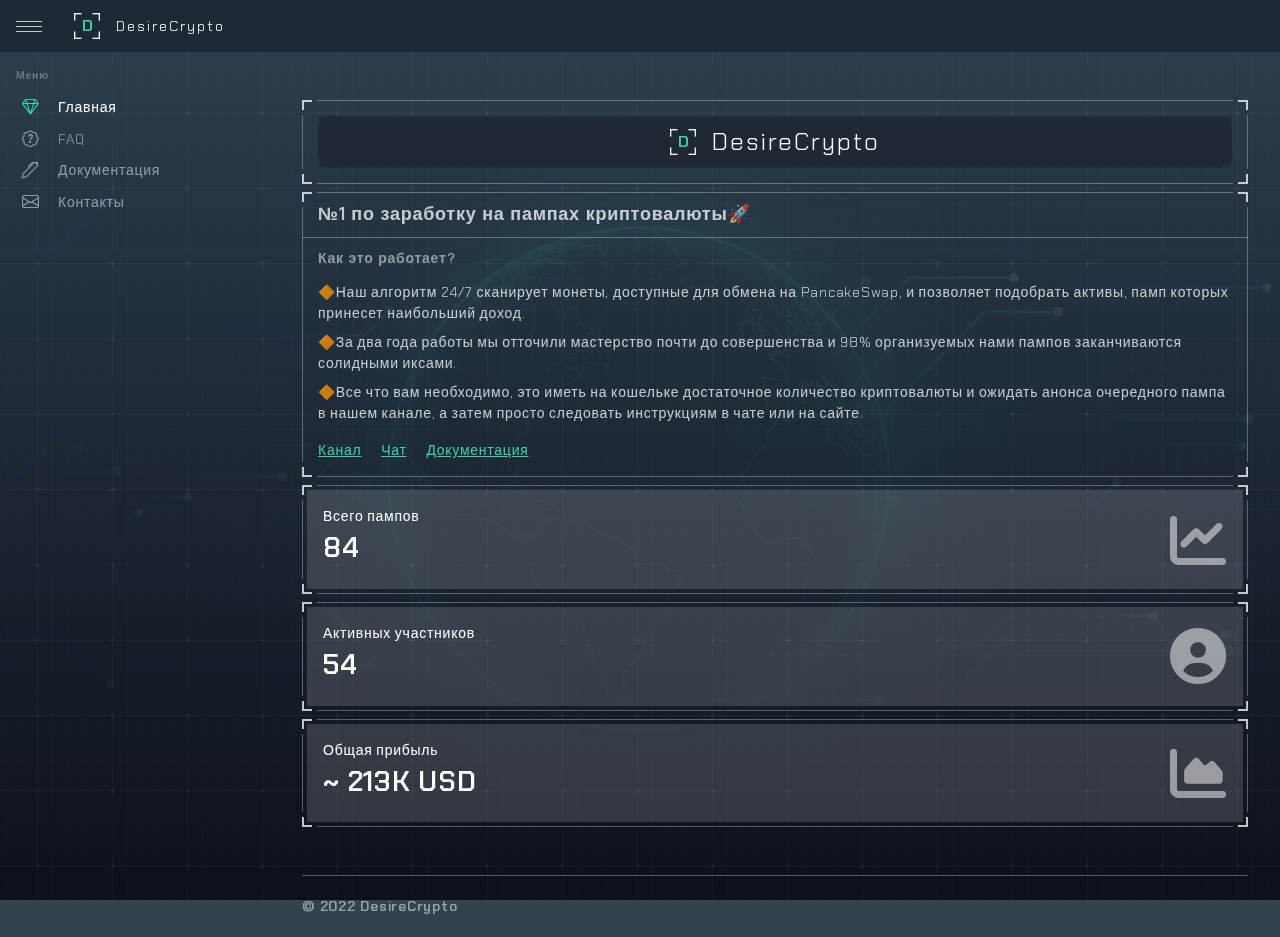
==== index.html @ 8d0ca02b "Add files via upload" ====
<!DOCTYPE html>
<html lang="en">
    <head>
        <meta charset="utf-8" />
        <title>DesireCrypto</title>
        <meta content="width=device-width, initial-scale=1.0, maximum-scale=1.0, user-scalable=no" name="viewport">

        <link href="assets/css/vendor.min.css" rel="stylesheet">
        <link href="assets/css/app.min.css" rel="stylesheet">
        <link href="assets/css/extend.css" rel="stylesheet">
    </head>

    <body>
        <div id="app" class="app app-footer-fixed">
            <div id="header" class="app-header">
                <div class="desktop-toggler">
                    <button type="button" class="menu-toggler" data-toggle-class="app-sidebar-collapsed" data-dismiss-class="app-sidebar-toggled" data-toggle-target=".app">
                        <span class="bar"></span>
                        <span class="bar"></span>
                        <span class="bar"></span>
                    </button>
                </div>

                <div class="mobile-toggler">
                    <button type="button" class="menu-toggler" data-toggle-class="app-sidebar-mobile-toggled" data-toggle-target=".app">
                        <span class="bar"></span>
                        <span class="bar"></span>
                        <span class="bar"></span>
                    </button>
                </div>

                <div class="brand">
                    <a href="index.html" class="brand-logo">
                        <span class="brand-img">
                            <span class="brand-img-text text-theme">D</span>
                        </span>
                        <span class="brand-text">DesireCrypto</span>
                    </a>
                </div>

                <div class="menu">

                </div>
            </div>

            <div id="sidebar" class="app-sidebar">
                <div class="app-sidebar-content" data-scrollbar="true" data-height="100%">
                    <div class="menu">
                        <div class="menu-header">Меню</div>
                        <div class="menu-item active">
                            <a href="index.html" class="menu-link">
                                <span class="menu-icon">
                                    <i class="bi bi-gem"></i>
                                </span>
                                <span class="menu-text">Главная</span>
                            </a>
                        </div>
                        <div class="menu-item">
                            <a href="faq.html" class="menu-link">
                                <span class="menu-icon">
                                    <i class="bi bi-patch-question"></i>
                                </span>
                                <span class="menu-text">FAQ</span>
                            </a>
                        </div>
                        <div class="menu-item">
                            <a href="docs.html" class="menu-link">
                                <span class="menu-icon">
                                    <i class="bi bi-pen"></i>
                                </span>
                                <span class="menu-text">Документация</span>
                            </a>
                        </div>
                        <div class="menu-item">
                            <a href="contacts.html" class="menu-link">
                                <span class="menu-icon">
                                    <i class="bi bi-envelope"></i>
                                </span>
                                <span class="menu-text">Контакты</span>
                            </a>
                        </div>
                    </div>
                </div>
            </div>

            <button class="app-sidebar-mobile-backdrop" data-toggle-target=".app" data-toggle-class="app-sidebar-mobile-toggled"></button>

            <div id="content" class="app-content">
                <p>
                    <div class="card mb-2 mx-auto">
                        <div class="card-body">
                            <div class="card main-page">
                                <div class="app-header">
                                    <div class="brand">
                                        <div class="brand-logo">
                                            <span class="brand-img">
                                                <span class="brand-img-text text-theme">D</span>
                                            </span>
                                            <span class="brand-text">DesireCrypto</span>
                                        </div>
                                    </div>
                                </div>
                                <div class="card-arrow">
                                    <div class="card-arrow-top-left"></div>
                                    <div class="card-arrow-top-right"></div>
                                    <div class="card-arrow-bottom-left"></div>
                                    <div class="card-arrow-bottom-right"></div>
                                </div>
                            </div>
                        </div>
                        <div class="card-arrow">
                            <div class="card-arrow-top-left"></div>
                            <div class="card-arrow-top-right"></div>
                            <div class="card-arrow-bottom-left"></div>
                            <div class="card-arrow-bottom-right"></div>
                        </div>
                    </div>
                    <div class="card mb-2">
                        <div class="card-header fw-bold fs-18">№1 по заработку на пампах криптовалюты🚀</div>
                        <div class="card-body">
                            <h6 class="card-subtitle mb-3 text-white text-opacity-50">Как это работает?</h6>
                            <p class="card-text mb-2">🔶Наш алгоритм 24/7 сканирует монеты, доступные для обмена на PancakeSwap, и позволяет подобрать активы, памп которых принесет наибольший доход.</p>
                            <p class="card-text mb-2">🔶За два года работы мы отточили мастерство почти до совершенства и 98% организуемых нами пампов заканчиваются солидными иксами.</p>
                            <p class="card-text mb-3">🔶Все что вам необходимо, это иметь на кошельке достаточное количество криптовалюты и ожидать анонса очередного пампа в нашем канале, а затем просто следовать инструкциям в чате или на сайте.</p>
                            <div>
                                <a href="#" class="card-link">Канал</a>
                                <a href="#" class="card-link">Чат</a>
                                <a href="#" class="card-link">Документация</a>
                            </div>
                        </div>

                        <div class="card-arrow">
                            <div class="card-arrow-top-left"></div>
                            <div class="card-arrow-top-right"></div>
                            <div class="card-arrow-bottom-left"></div>
                            <div class="card-arrow-bottom-right"></div>
                        </div>
                    </div>
                    <div class="card mb-2 text-decoration-none">
                        <div class="card-body d-flex align-items-center text-white m-5px bg-white bg-opacity-15">
                            <div class="flex-fill">
                                <div class="mb-1">Всего пампов</div>
                                <h2>84</h2>
                            </div>
                            <div class="opacity-5">
                                <i class="fa fa-line-chart fa-4x"></i>
                            </div>
                        </div>
                        <div class="card-arrow">
                            <div class="card-arrow-top-left"></div>
                            <div class="card-arrow-top-right"></div>
                            <div class="card-arrow-bottom-left"></div>
                            <div class="card-arrow-bottom-right"></div>
                        </div>
                    </div>
                    <div class="card mb-2 text-decoration-none">
                        <div class="card-body d-flex align-items-center text-white m-5px bg-white bg-opacity-15">
                            <div class="flex-fill">
                                <div class="mb-1">Активных участников</div>
                                <h2>54</h2>
                            </div>
                            <div class="opacity-5">
                                <i class="fa fa-user-circle fa-4x"></i>
                            </div>
                        </div>
                        <div class="card-arrow">
                            <div class="card-arrow-top-left"></div>
                            <div class="card-arrow-top-right"></div>
                            <div class="card-arrow-bottom-left"></div>
                            <div class="card-arrow-bottom-right"></div>
                        </div>
                    </div>
                    <div class="card mb-2 text-decoration-none">
                        <div class="card-body d-flex align-items-center text-white m-5px bg-white bg-opacity-15">
                            <div class="flex-fill">
                                <div class="mb-1">Общая прибыль</div>
                                <h2>~ 213K USD</h2>
                            </div>
                            <div class="opacity-5">
                                <i class="fa fa-area-chart fa-4x"></i>
                            </div>
                        </div>
                        <div class="card-arrow">
                            <div class="card-arrow-top-left"></div>
                            <div class="card-arrow-top-right"></div>
                            <div class="card-arrow-bottom-left"></div>
                            <div class="card-arrow-bottom-right"></div>
                        </div>
                    </div>
                </p>
            </div>
            <div id="footer" class="app-footer">
                © 2022 DesireCrypto
            </div>
        </div>

        <script src="assets/js/vendor.min.js"></script>
        <script src="assets/js/app.min.js"></script>
    </body>
</html>
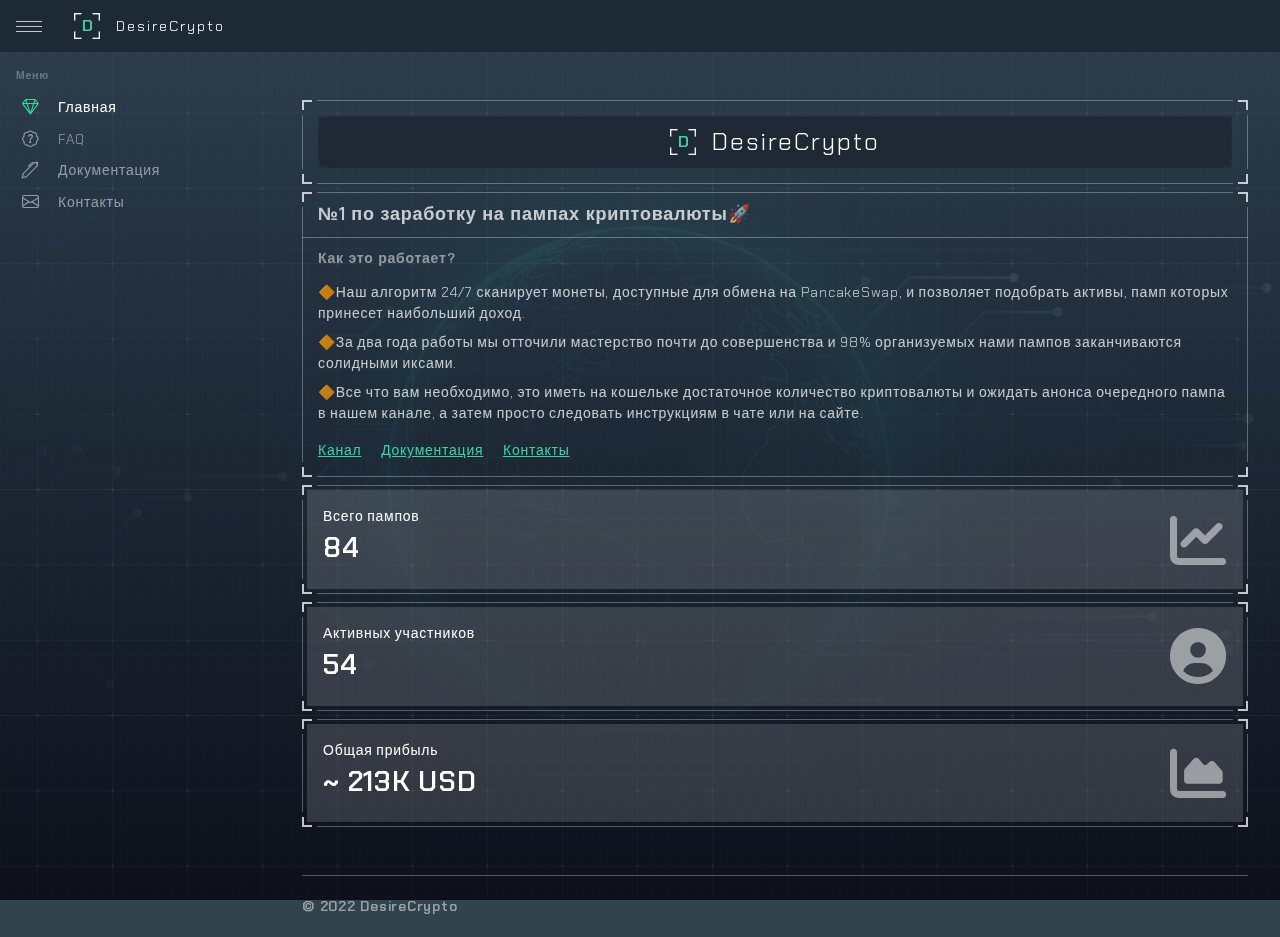
==== commit 7ab942d2: "Add files via upload" ====
--- a/index.html
+++ b/index.html
@@ -2,12 +2,25 @@
 <html lang="en">
     <head>
         <meta charset="utf-8" />
-        <title>DesireCrypto</title>
+        <title>DesireCrypto - №1 в заработке на пампах криптовалюты</title>
         <meta content="width=device-width, initial-scale=1.0, maximum-scale=1.0, user-scalable=no" name="viewport">
 
         <link href="assets/css/vendor.min.css" rel="stylesheet">
         <link href="assets/css/app.min.css" rel="stylesheet">
         <link href="assets/css/extend.css" rel="stylesheet">
+
+        <link rel="apple-touch-icon" sizes="180x180" href="assets/favicon/apple-touch-icon.png">
+        <link rel="icon" type="image/png" sizes="32x32" href="assets/favicon/favicon-32x32.png">
+        <link rel="icon" type="image/png" sizes="16x16" href="assets/favicon/favicon-16x16.png">
+        <link rel="manifest" href="assets/favicon/site.webmanifest">
+        <link rel="mask-icon" href="assets/favicon/safari-pinned-tab.svg" color="#5bbad5">
+        <meta name="msapplication-TileColor" content="#ffffff">
+        <meta name="msapplication-TileImage" content="/mstile-144x144.png">
+        <meta name="theme-color" content="#ffffff">
+
+        <meta property="og:title" content="DesireCrypto - №1 в заработке на пампах криптовалюты">
+        <meta property="og:url" content="https://desirecrypto.com/index.html">
+        <meta property="og:image" content="\assets\css\images\cover.png">
     </head>
 
     <body>
@@ -123,9 +136,9 @@
                             <p class="card-text mb-2">🔶За два года работы мы отточили мастерство почти до совершенства и 98% организуемых нами пампов заканчиваются солидными иксами.</p>
                             <p class="card-text mb-3">🔶Все что вам необходимо, это иметь на кошельке достаточное количество криптовалюты и ожидать анонса очередного пампа в нашем канале, а затем просто следовать инструкциям в чате или на сайте.</p>
                             <div>
-                                <a href="#" class="card-link">Канал</a>
-                                <a href="#" class="card-link">Чат</a>
-                                <a href="#" class="card-link">Документация</a>
+                                <a href="https://t.me/+wn5NeGqkLUliM2M1" target="_blank" class="card-link">Канал</a>
+                                <a href="docs.html" class="card-link">Документация</a>
+                                <a href="contacts.html" class="card-link">Контакты</a>
                             </div>
                         </div>
 
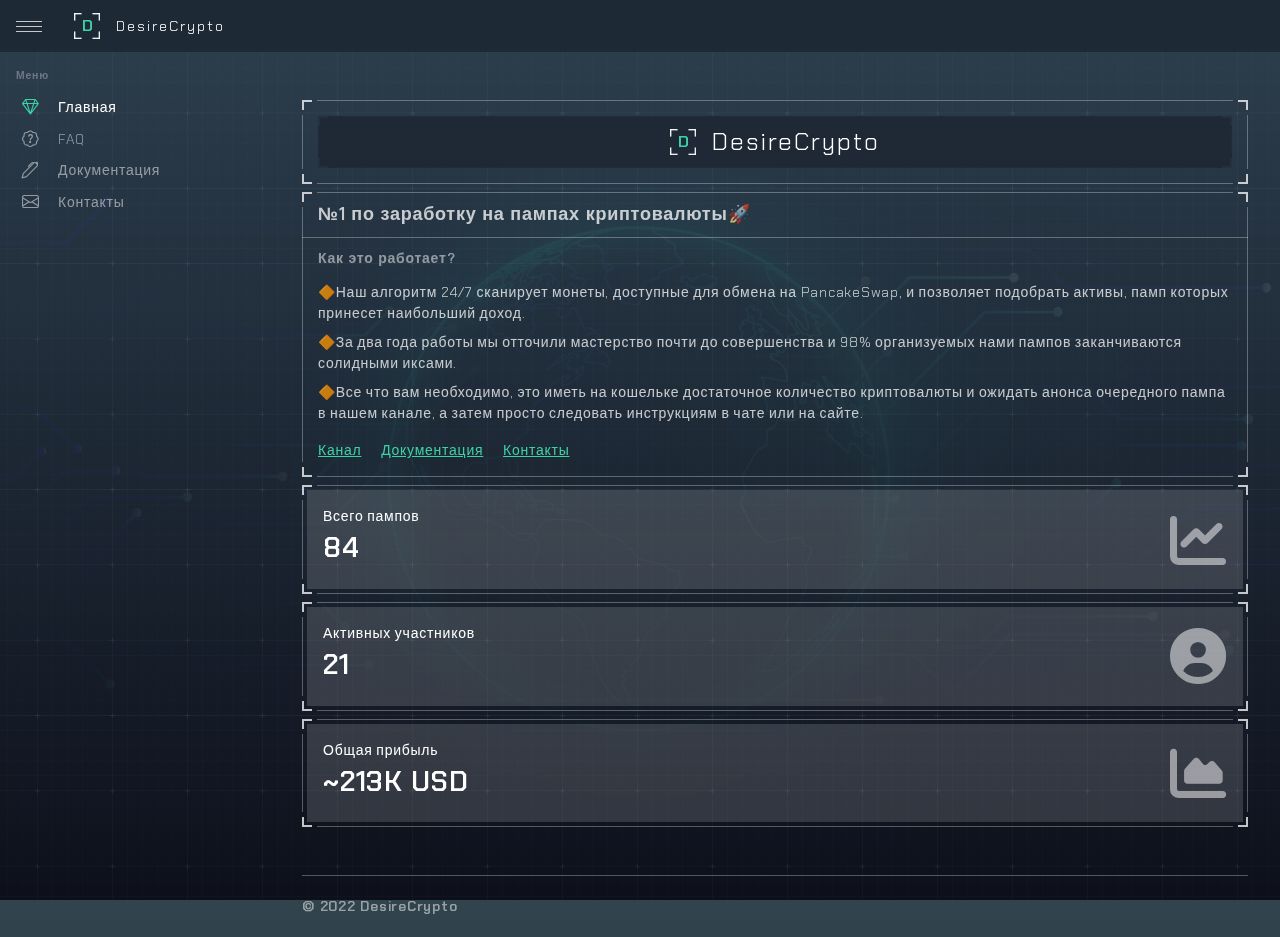
==== commit 8287f2ea: "Add files via upload" ====
--- a/index.html
+++ b/index.html
@@ -20,7 +20,7 @@
 
         <meta property="og:title" content="DesireCrypto - №1 в заработке на пампах криптовалюты">
         <meta property="og:url" content="https://desirecrypto.com/index.html">
-        <meta property="og:image" content="\assets\css\images\cover.png">
+        <meta property="og:image" content="https://desirecrypto.com/assets/css/images/cover.jpg">
     </head>
 
     <body>
@@ -170,7 +170,7 @@
                         <div class="card-body d-flex align-items-center text-white m-5px bg-white bg-opacity-15">
                             <div class="flex-fill">
                                 <div class="mb-1">Активных участников</div>
-                                <h2>54</h2>
+                                <h2>21</h2>
                             </div>
                             <div class="opacity-5">
                                 <i class="fa fa-user-circle fa-4x"></i>
@@ -187,7 +187,7 @@
                         <div class="card-body d-flex align-items-center text-white m-5px bg-white bg-opacity-15">
                             <div class="flex-fill">
                                 <div class="mb-1">Общая прибыль</div>
-                                <h2>~ 213K USD</h2>
+                                <h2>~213K USD</h2>
                             </div>
                             <div class="opacity-5">
                                 <i class="fa fa-area-chart fa-4x"></i>
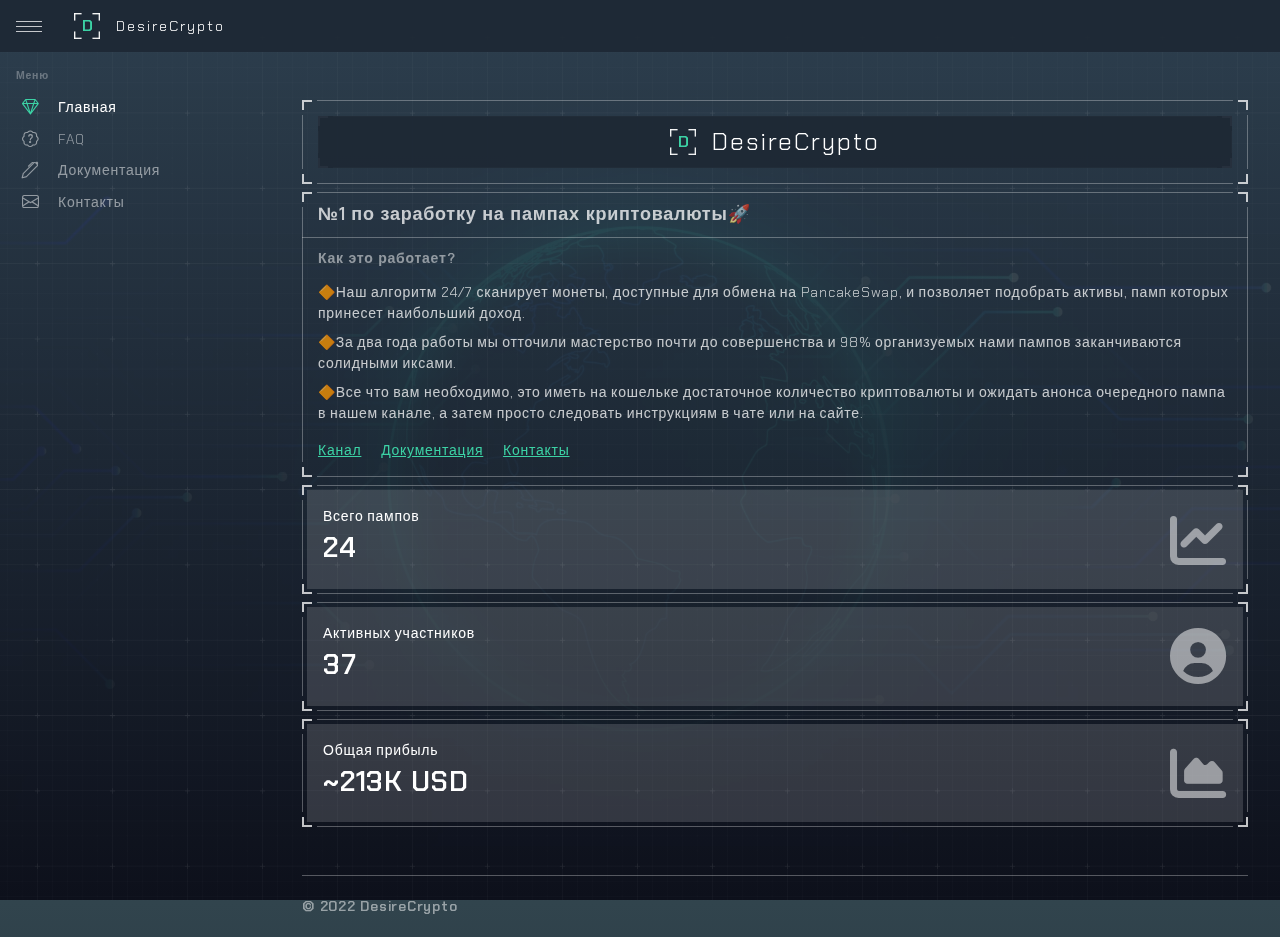
==== commit 57ebd1fb: "Add files via upload" ====
--- a/index.html
+++ b/index.html
@@ -153,7 +153,7 @@
                         <div class="card-body d-flex align-items-center text-white m-5px bg-white bg-opacity-15">
                             <div class="flex-fill">
                                 <div class="mb-1">Всего пампов</div>
-                                <h2>84</h2>
+                                <h2>24</h2>
                             </div>
                             <div class="opacity-5">
                                 <i class="fa fa-line-chart fa-4x"></i>
@@ -170,7 +170,7 @@
                         <div class="card-body d-flex align-items-center text-white m-5px bg-white bg-opacity-15">
                             <div class="flex-fill">
                                 <div class="mb-1">Активных участников</div>
-                                <h2>21</h2>
+                                <h2>37</h2>
                             </div>
                             <div class="opacity-5">
                                 <i class="fa fa-user-circle fa-4x"></i>
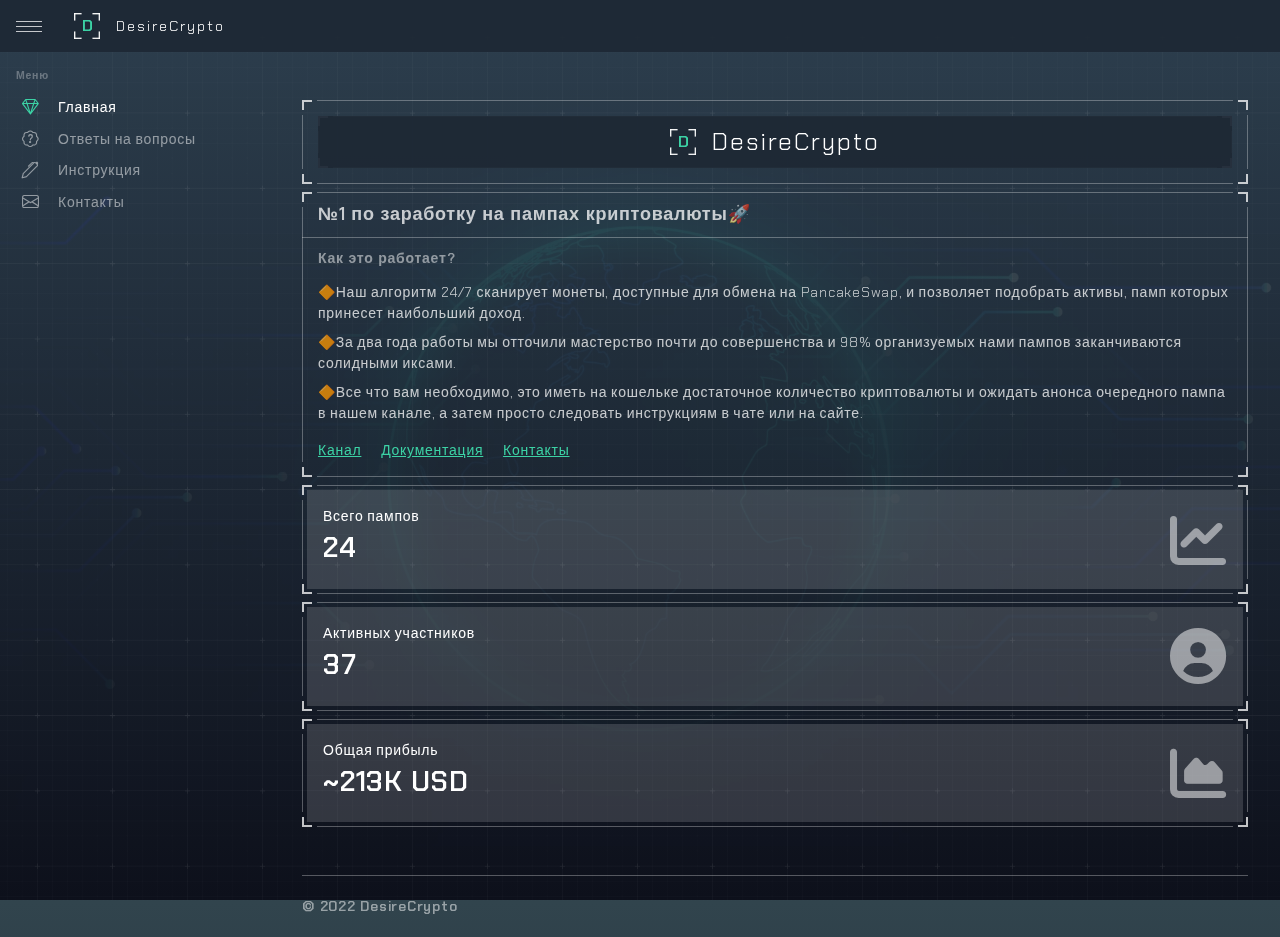
==== commit 30489239: "Update" ====
--- a/index.html
+++ b/index.html
@@ -73,7 +73,7 @@
                                 <span class="menu-icon">
                                     <i class="bi bi-patch-question"></i>
                                 </span>
-                                <span class="menu-text">FAQ</span>
+                                <span class="menu-text">Ответы на вопросы</span>
                             </a>
                         </div>
                         <div class="menu-item">
@@ -81,7 +81,7 @@
                                 <span class="menu-icon">
                                     <i class="bi bi-pen"></i>
                                 </span>
-                                <span class="menu-text">Документация</span>
+                                <span class="menu-text">Инструкция</span>
                             </a>
                         </div>
                         <div class="menu-item">
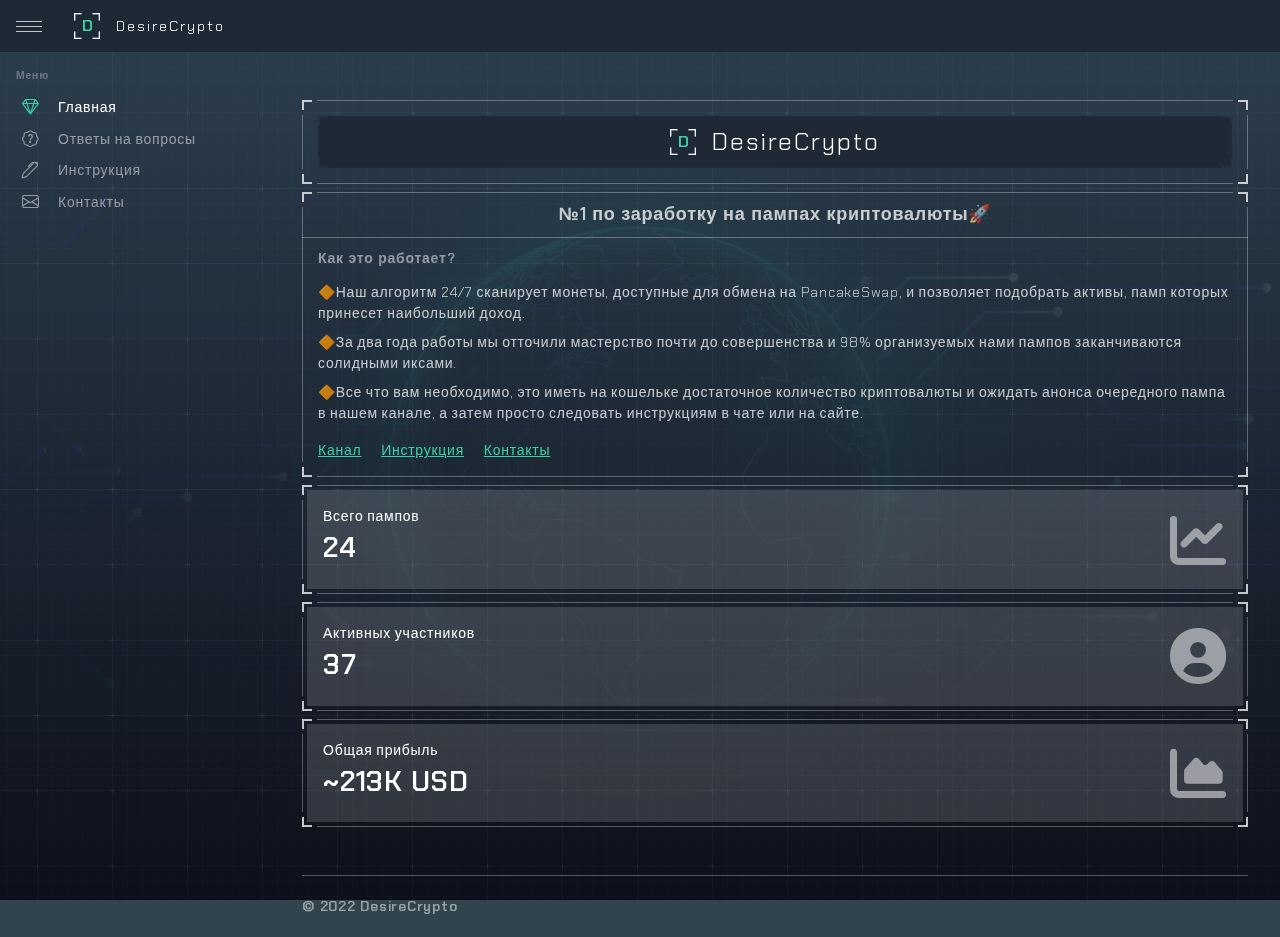
==== commit 48db5024: "Update" ====
--- a/index.html
+++ b/index.html
@@ -129,7 +129,7 @@
                         </div>
                     </div>
                     <div class="card mb-2">
-                        <div class="card-header fw-bold fs-18">№1 по заработку на пампах криптовалюты🚀</div>
+                        <div class="card-header fw-bold fs-18 text-center">№1 по заработку на пампах криптовалюты🚀</div>
                         <div class="card-body">
                             <h6 class="card-subtitle mb-3 text-white text-opacity-50">Как это работает?</h6>
                             <p class="card-text mb-2">🔶Наш алгоритм 24/7 сканирует монеты, доступные для обмена на PancakeSwap, и позволяет подобрать активы, памп которых принесет наибольший доход.</p>
@@ -137,7 +137,7 @@
                             <p class="card-text mb-3">🔶Все что вам необходимо, это иметь на кошельке достаточное количество криптовалюты и ожидать анонса очередного пампа в нашем канале, а затем просто следовать инструкциям в чате или на сайте.</p>
                             <div>
                                 <a href="https://t.me/+wn5NeGqkLUliM2M1" target="_blank" class="card-link">Канал</a>
-                                <a href="docs.html" class="card-link">Документация</a>
+                                <a href="docs.html" class="card-link">Инструкция</a>
                                 <a href="contacts.html" class="card-link">Контакты</a>
                             </div>
                         </div>
